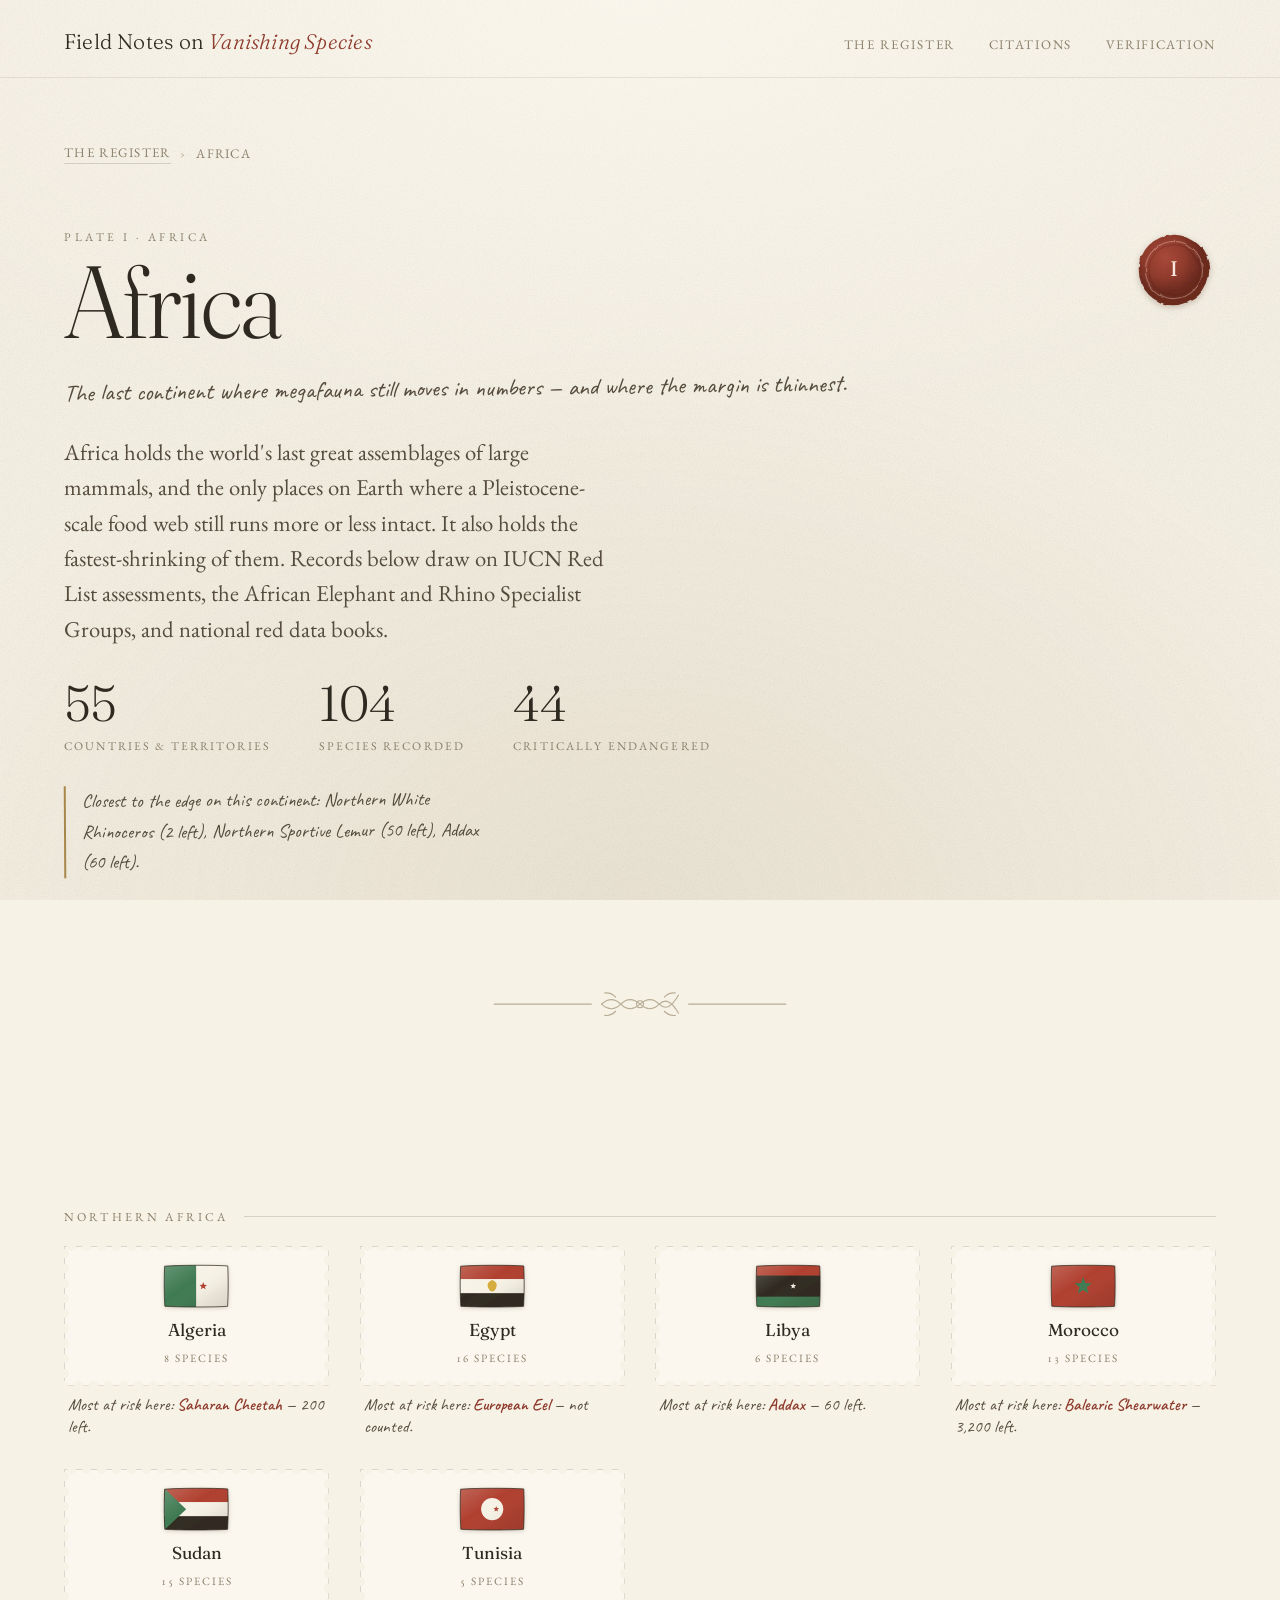
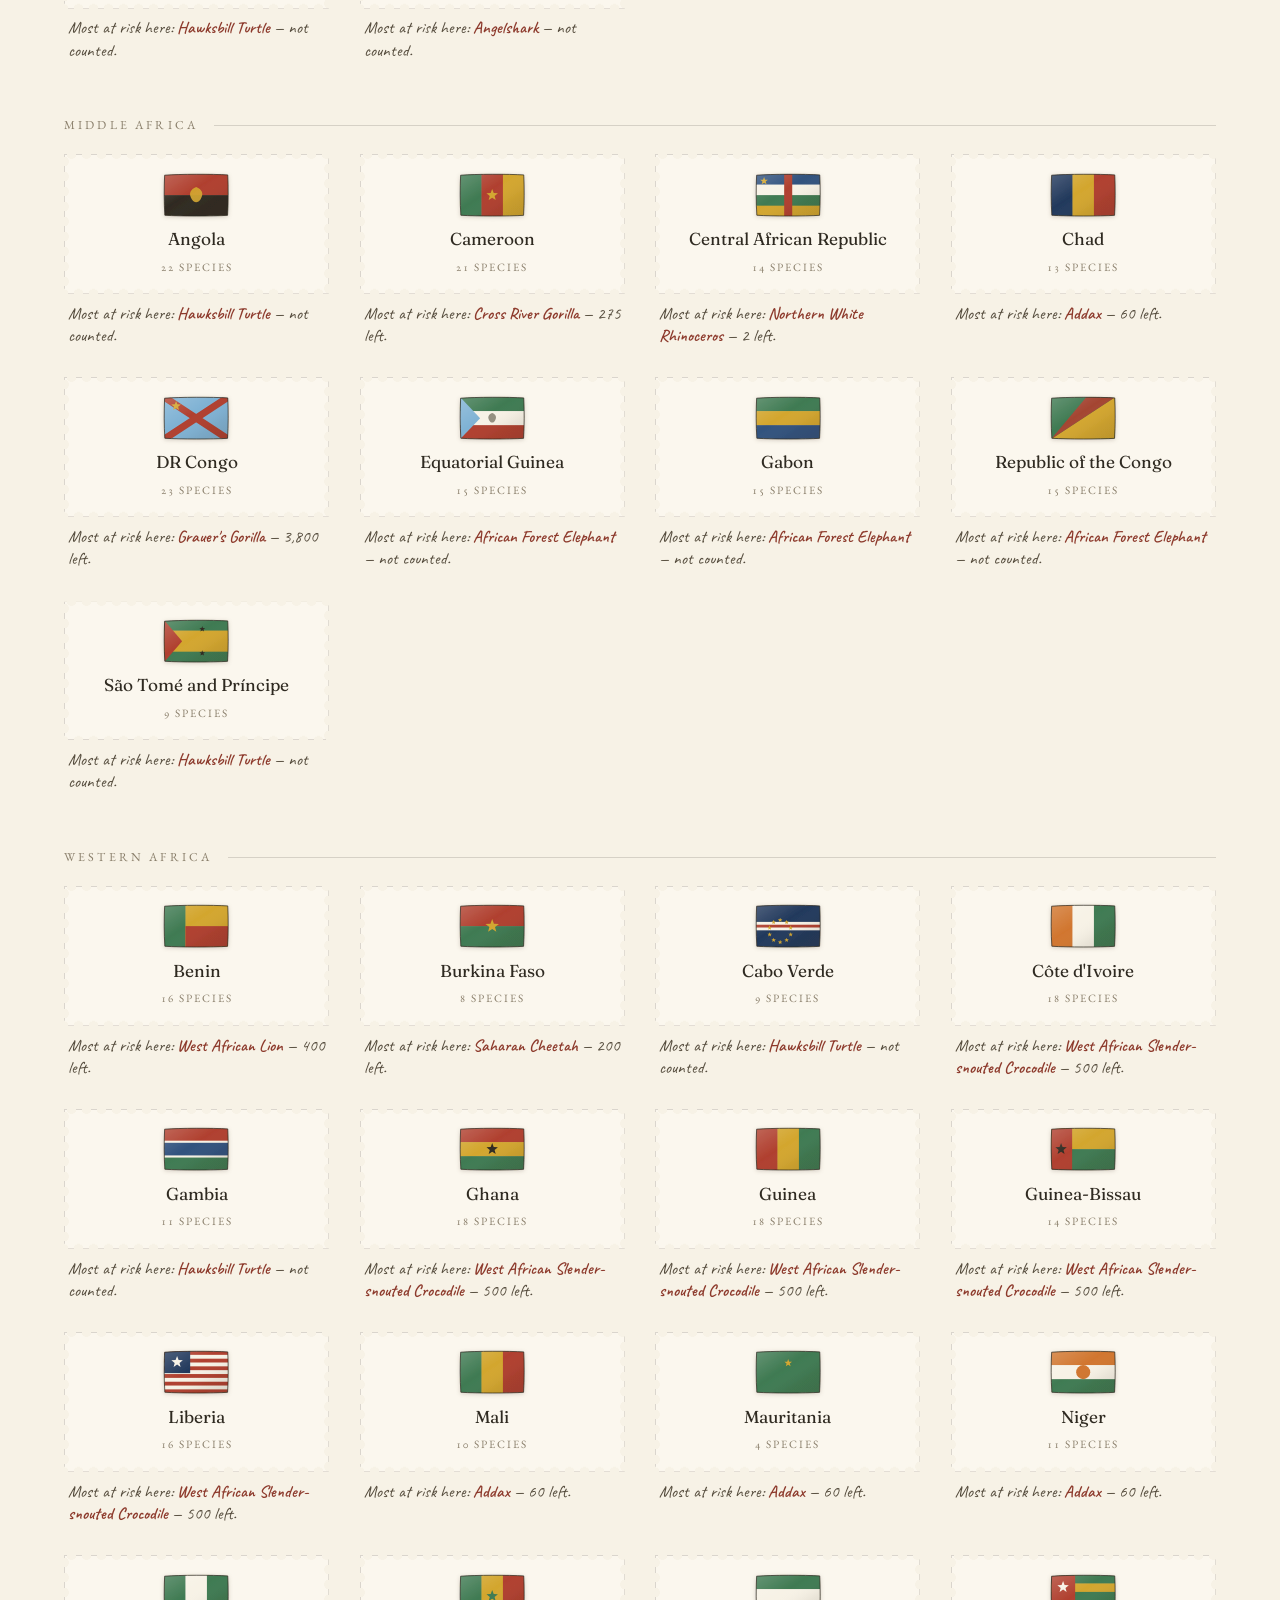
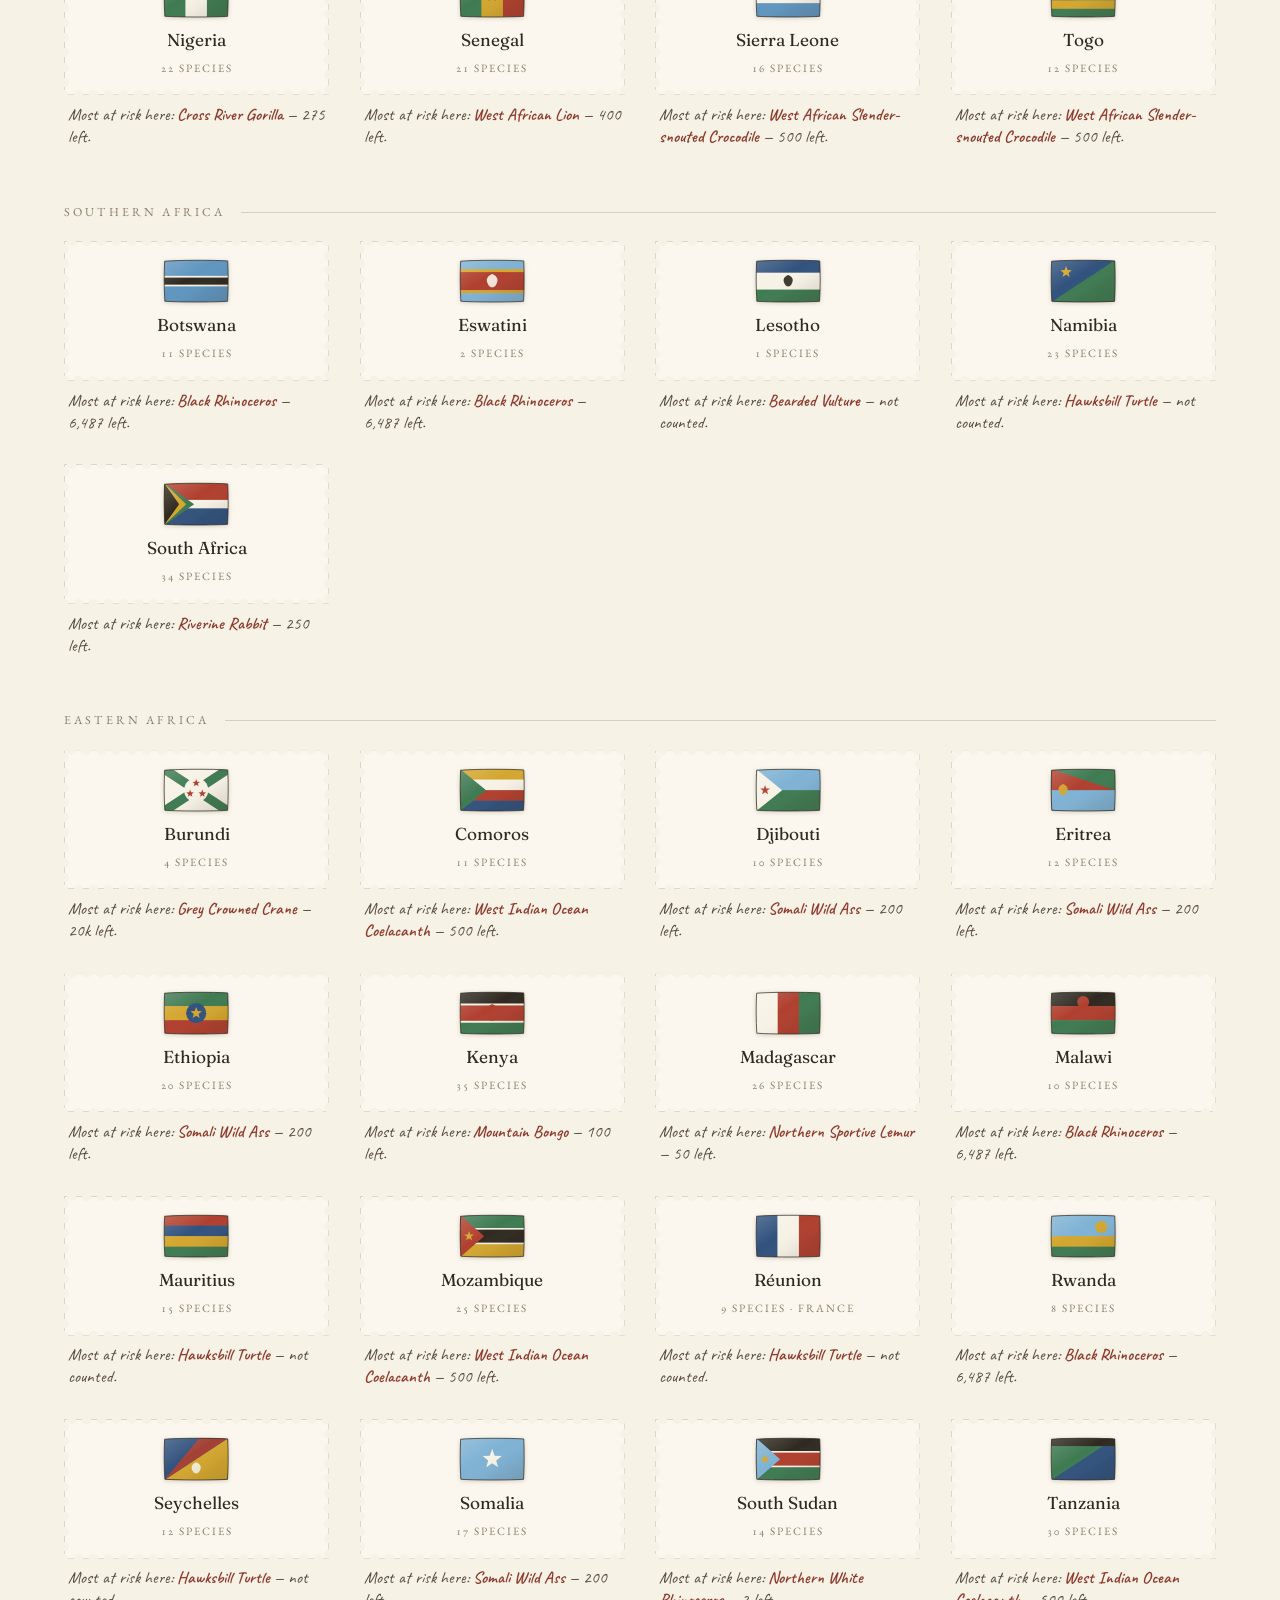
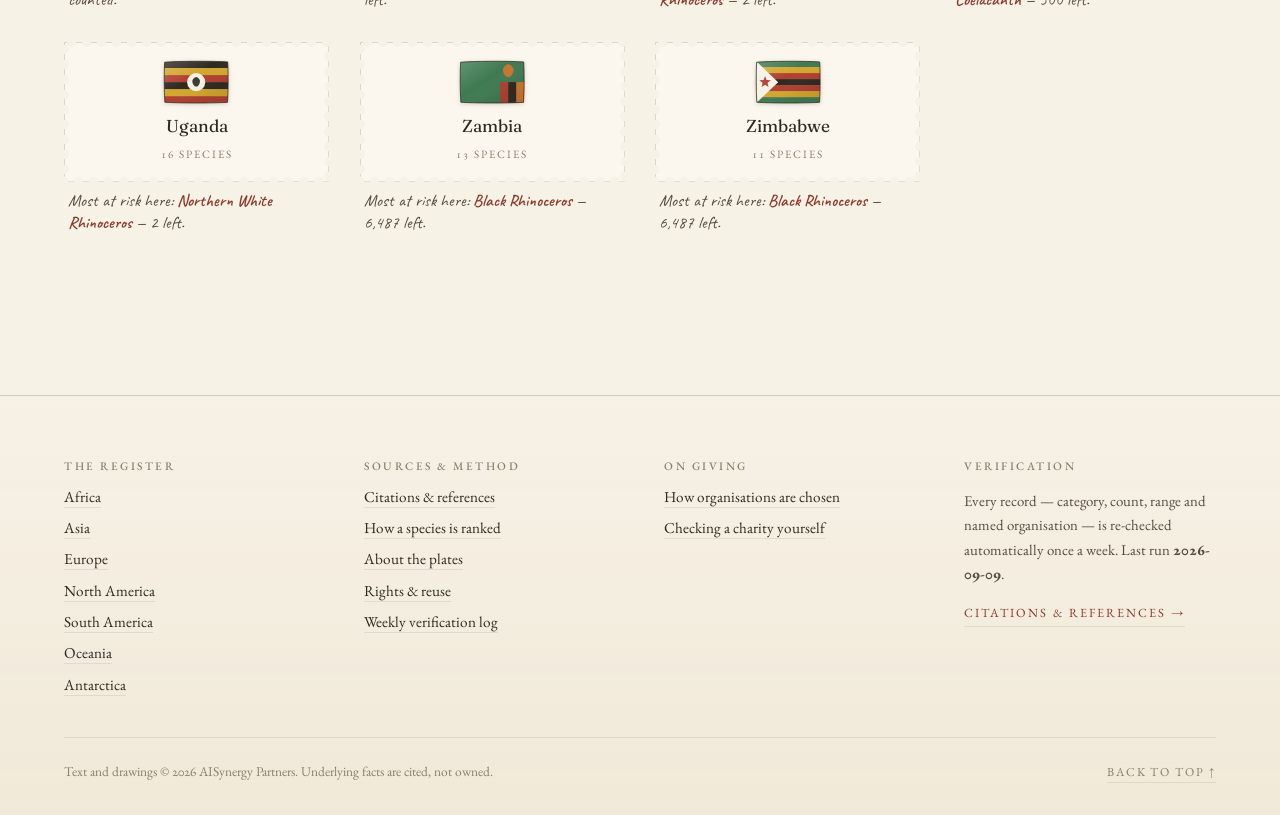
==== continent.html @ 36cc565a "Add Field Notes on Vanishing Species, an illustrated endangered species register A static register o" ====
<!DOCTYPE html>
<html lang="en">
<head>
<meta charset="UTF-8">
<meta name="viewport" content="width=device-width, initial-scale=1.0">
<title>Continent — Field Notes on Vanishing Species</title>
<meta name="description" content="Endangered species by country across the continent, each with its most at-risk species.">

<meta property="og:type" content="website">
<meta property="og:title" content="Continent — Field Notes on Vanishing Species">
<meta property="og:description" content="Endangered species by country across the continent, each with its most at-risk species.">
<meta name="twitter:card" content="summary_large_image">

<link rel="icon" type="image/svg+xml" href="favicon.svg">
<link rel="preconnect" href="https://fonts.googleapis.com">
<link rel="preconnect" href="https://fonts.gstatic.com" crossorigin>
<link rel="stylesheet" href="assets/field.css">
</head>
<body data-page="continent">
<main id="main"></main>

<script src="assets/data.js"></script>
<script src="assets/sketches.js"></script>
<script src="assets/flags.js"></script>
<script src="assets/app.js"></script>
</body>
</html>
---- assets/field.css ----
@import url('https://fonts.googleapis.com/css2?family=Caveat:wght@400;500;600;700&family=EB+Garamond:ital,wght@0,400;0,500;0,600;1,400;1,500&family=Fraunces:ital,opsz,wght@0,9..144,200;0,9..144,300;0,9..144,400;0,9..144,600;1,9..144,300;1,9..144,400&display=swap');

/* ===========================================================================
   Field Notes on Vanishing Things
   A naturalist's journal: warm rag paper, iron-gall ink, one wax seal.
   Committed to a single light palette — colour-scheme is declared so that no
   browser inverts the paper out from under the drawings.
   =========================================================================== */

:root {
  color-scheme: light;

  --paper:        #f7f2e6;
  --paper-deep:   #f0e9d9;
  --paper-edge:   #e7dfcb;
  --paper-card:   #fbf7ee;

  --ink:          #2f2a21;
  --ink-soft:     #554c3d;
  --ink-faint:    #8a7f6b;
  --ink-ghost:    #b8ac95;

  --seal:         #8d3a2c;
  --seal-deep:    #6f2c21;
  --moss:         #55684c;
  --moss-soft:    #7d8d72;
  --gold:         #a8874a;
  --sky:          #6d8494;

  --rule:         rgba(47, 42, 33, 0.16);
  --rule-soft:    rgba(47, 42, 33, 0.09);

  --display: 'Fraunces', 'Iowan Old Style', Georgia, serif;
  --body:    'EB Garamond', Georgia, 'Times New Roman', serif;
  --hand:    'Caveat', 'Segoe Script', cursive;

  --measure: 34rem;
  --gutter:  clamp(1.25rem, 5vw, 4.5rem);
}

/* status colours, used sparingly and always alongside a word */
.cat-EW { --cat: #4a3f57; }
.cat-CR { --cat: #8d3a2c; }
.cat-EN { --cat: #a8703a; }
.cat-VU { --cat: #8a7a3a; }
.cat-NT { --cat: #5f7350; }
.cat-LC { --cat: #4f6b58; }
.cat-DD { --cat: #6f6a60; }

*, *::before, *::after { box-sizing: border-box; }
* { margin: 0; padding: 0; }

html { -webkit-text-size-adjust: 100%; scroll-behavior: smooth; }
@media (prefers-reduced-motion: reduce) {
  html { scroll-behavior: auto; }
  *, *::before, *::after { animation-duration: .01ms !important; transition-duration: .01ms !important; }
}

body {
  background-color: var(--paper);
  color: var(--ink);
  font-family: var(--body);
  font-size: clamp(1.03rem, 0.55vw + 0.92rem, 1.19rem);
  line-height: 1.62;
  font-feature-settings: "onum" 1, "kern" 1, "liga" 1;
  position: relative;
  min-height: 100%;
  overflow-x: hidden;
}

/* rag-paper grain: one inline turbulence, no image requests */
body::before {
  content: "";
  position: fixed;
  inset: 0;
  pointer-events: none;
  z-index: 0;
  opacity: .5;
  mix-blend-mode: multiply;
  background-image: url("data:image/svg+xml,%3Csvg xmlns='http://www.w3.org/2000/svg' width='300' height='300'%3E%3Cfilter id='g'%3E%3CfeTurbulence type='fractalNoise' baseFrequency='.82' numOctaves='4' stitchTiles='stitch'/%3E%3CfeColorMatrix type='saturate' values='0'/%3E%3C/filter%3E%3Crect width='300' height='300' filter='url(%23g)' opacity='.34'/%3E%3C/svg%3E");
}
/* the faint warmth of an old page, darker at the edges */
body::after {
  content: "";
  position: fixed;
  inset: 0;
  pointer-events: none;
  z-index: 0;
  background:
    radial-gradient(120% 80% at 50% 0%, rgba(255,252,244,.55), transparent 60%),
    radial-gradient(100% 100% at 50% 100%, rgba(160,138,96,.13), transparent 62%);
}
body > * { position: relative; z-index: 1; }

img, svg { max-width: 100%; }
[hidden] { display: none !important; }

/* ------------------------------------------------------------- typography */
h1, h2, h3, h4 {
  font-family: var(--display);
  font-weight: 300;
  line-height: 1.06;
  letter-spacing: -0.012em;
  font-variation-settings: "SOFT" 22, "WONK" 1;
}
h1 { font-size: clamp(2.9rem, 8.2vw, 6.4rem); }
h2 { font-size: clamp(1.9rem, 4.2vw, 3.1rem); }
h3 { font-size: clamp(1.3rem, 2.4vw, 1.85rem); }

a { color: inherit; text-decoration-color: var(--ink-ghost); text-underline-offset: .22em; text-decoration-thickness: .5px; }
a:hover { text-decoration-color: var(--seal); }
a:focus-visible, button:focus-visible, [tabindex]:focus-visible {
  outline: 2px solid var(--seal);
  outline-offset: 4px;
  border-radius: 2px;
}

.hand {
  font-family: var(--hand);
  font-size: 1.34em;
  line-height: 1.35;
  color: var(--ink-soft);
  transform: rotate(-.7deg);
  display: inline-block;
}
.hand--tilt { transform: rotate(1.1deg); }

.eyebrow {
  font-family: var(--body);
  font-size: .74rem;
  letter-spacing: .3em;
  text-transform: uppercase;
  color: var(--ink-faint);
  font-variant-numeric: lining-nums;
}

.lede {
  font-size: clamp(1.15rem, 1.1vw + 1rem, 1.42rem);
  line-height: 1.56;
  color: var(--ink-soft);
  max-width: var(--measure);
}

/* drop cap — first letter of a marked paragraph */
.dropcap::first-letter {
  font-family: var(--display);
  font-weight: 300;
  font-variation-settings: "SOFT" 40, "WONK" 1;
  float: left;
  font-size: 4.15em;
  line-height: .74;
  padding: .06em .1em 0 0;
  margin-right: .04em;
  color: var(--seal);
}

/* ----------------------------------------------------------------- layout */
.wrap { width: min(74rem, 100% - var(--gutter) * 2); margin-inline: auto; }
.wrap--narrow { width: min(46rem, 100% - var(--gutter) * 2); }
.stack > * + * { margin-top: 1.1rem; }
.section { padding-block: clamp(3.5rem, 9vw, 7.5rem); }
.section--tight { padding-block: clamp(2.25rem, 5vw, 4rem); }

/* ------------------------------------------------------- rules & ornament */
.rule {
  border: 0;
  height: 1px;
  background: linear-gradient(90deg, transparent, var(--rule) 12%, var(--rule) 88%, transparent);
  margin-block: 2rem;
}
.ornament {
  display: block;
  margin: clamp(2.5rem, 6vw, 4.5rem) auto;
  width: min(19rem, 62%);
  color: var(--ink-ghost);
}
.ornament svg { display: block; width: 100%; height: auto; }

/* ----------------------------------------------------------- the wax seal */
.seal {
  width: 84px; height: 84px;
  flex: 0 0 auto;
  filter: drop-shadow(0 2px 3px rgba(90, 50, 30, .28));
}
.seal--sm { width: 56px; height: 56px; }
.seal--lg { width: 116px; height: 116px; }

/* ------------------------------------------------------------ site header */
.masthead {
  padding-block: 1.5rem 1.1rem;
  border-bottom: 1px solid var(--rule-soft);
}
.masthead__inner {
  display: flex; align-items: baseline; gap: 1.5rem;
  flex-wrap: wrap; justify-content: space-between;
}
.wordmark {
  font-family: var(--display);
  font-weight: 300;
  font-size: 1.32rem;
  letter-spacing: .01em;
  text-decoration: none;
  font-variation-settings: "SOFT" 30, "WONK" 1;
  white-space: nowrap;
}
.wordmark em { font-style: italic; color: var(--seal); }
.nav { display: flex; gap: clamp(1rem, 3vw, 2.1rem); align-items: baseline; flex-wrap: wrap; }
.nav a {
  font-size: .82rem;
  letter-spacing: .13em;
  text-transform: uppercase;
  text-decoration: none;
  color: var(--ink-faint);
  padding-bottom: .2rem;
  border-bottom: 1px solid transparent;
}
.nav a:hover, .nav a[aria-current] { color: var(--ink); border-bottom-color: var(--seal); }

/* ------------------------------------------------------------- breadcrumb */
.crumbs {
  font-size: .82rem;
  letter-spacing: .1em;
  text-transform: uppercase;
  color: var(--ink-faint);
  display: flex; gap: .6rem; flex-wrap: wrap; align-items: center;
}
.crumbs a { text-decoration: none; border-bottom: 1px solid var(--rule); }
.crumbs a:hover { border-bottom-color: var(--seal); color: var(--ink); }
.crumbs span[aria-hidden] { color: var(--ink-ghost); }

/* ------------------------------------------------------------------ cards */
.card {
  background: var(--paper-card);
  border: 1px solid var(--rule);
  padding: clamp(1.2rem, 2.4vw, 2rem);
  position: relative;
}
/* deckled edge: torn-paper feel without an image */
.deckle {
  --deckle: 7px;
  -webkit-mask-image:
    radial-gradient(var(--deckle) at 50% 0, transparent 98%, #000),
    radial-gradient(var(--deckle) at 50% 100%, transparent 98%, #000);
  -webkit-mask-size: 22px 100%, 22px 100%;
  -webkit-mask-position: 0 0, 11px 100%;
  -webkit-mask-repeat: repeat-x;
  -webkit-mask-composite: source-in;
          mask-composite: intersect;
}

/* --------------------------------------------------- the world map, plate */
.atlas { position: relative; }
.atlas svg { display: block; width: 100%; height: auto; overflow: visible; }
.atlas__land {
  fill: var(--paper-deep);
  stroke: var(--ink-soft);
  stroke-width: 1.1;
  stroke-linejoin: round;
  transition: fill .28s ease, stroke-width .28s ease;
}
.atlas__hit { fill: transparent; stroke: none; cursor: pointer; }
.atlas__group { cursor: pointer; }
.atlas__group:hover .atlas__land,
.atlas__group:focus-visible .atlas__land { fill: #ecd9bd; stroke-width: 2.3; }
.atlas__group:focus-visible { outline: none; }
.atlas__group:focus-visible .atlas__label { text-decoration: underline; }
.atlas__label {
  font-family: var(--display);
  font-size: 15px;
  font-weight: 400;
  fill: var(--ink);
  letter-spacing: .1em;
  text-transform: uppercase;
  text-anchor: middle;
  pointer-events: none;
  font-variation-settings: "SOFT" 20;
}
.atlas__count {
  font-family: var(--hand);
  font-size: 17px;
  fill: var(--seal);
  text-anchor: middle;
  pointer-events: none;
}
.atlas__sea { fill: none; }
.atlas__par { stroke: var(--ink-ghost); stroke-width: .7; opacity: .45; }
.atlas__par.is-equator { stroke-width: 1.1; opacity: .6; stroke-dasharray: 7 5; }
.atlas__mer { stroke: var(--ink-ghost); stroke-width: .55; opacity: .3; }
.atlas__compass { fill: none; stroke: var(--ink-faint); stroke-width: 1.1; }

/* ---------------------------------------------------- vintage flag stamps */
.stamp-grid {
  display: grid;
  grid-template-columns: repeat(auto-fill, minmax(15.5rem, 1fr));
  gap: clamp(1.1rem, 2.4vw, 1.9rem);
  list-style: none;
}
.stamp {
  display: flex;
  flex-direction: column;
  gap: .55rem;
  text-decoration: none;
  color: inherit;
  height: 100%;
}
.stamp__frame {
  --perf: 5px;
  background: var(--paper-card);
  border: 1px solid var(--rule);
  padding: .95rem .8rem .8rem;
  text-align: center;
  position: relative;
  transition: transform .22s ease, box-shadow .22s ease, background .22s ease;
  /* perforated stamp edge */
  -webkit-mask-image:
    radial-gradient(var(--perf) at 50% 0, transparent 96%, #000),
    radial-gradient(var(--perf) at 50% 100%, transparent 96%, #000),
    radial-gradient(var(--perf) at 0 50%, transparent 96%, #000),
    radial-gradient(var(--perf) at 100% 50%, transparent 96%, #000);
  -webkit-mask-size: 15px 100%, 15px 100%, 100% 15px, 100% 15px;
  -webkit-mask-position: 0 0, 7px 100%, 0 0, 100% 7px;
  -webkit-mask-repeat: repeat-x, repeat-x, repeat-y, repeat-y;
  -webkit-mask-composite: source-in;
          mask-composite: intersect;
}
.stamp:hover .stamp__frame {
  transform: translateY(-3px) rotate(-.5deg);
  background: #fdfaf3;
  box-shadow: 0 10px 22px -14px rgba(60, 45, 25, .55);
}
/* drawn flags, from assets/flags.js */
.flag { display: block; width: 4.4rem; margin: 0 auto; }
.flag .flag-svg { width: 100%; height: auto; display: block;
                  filter: drop-shadow(0 1.5px 2px rgba(70, 52, 30, .22)); }
.flag-edge { fill: none; stroke: var(--ink); stroke-width: .9;
             stroke-linejoin: round; opacity: .8; }
.flag--hero { width: clamp(5.5rem, 11vw, 8rem); margin: 0; }
.stamp__name {
  font-family: var(--display);
  font-size: 1.08rem;
  font-weight: 400;
  line-height: 1.2;
  margin-top: .5rem;
  display: block;
}
.stamp__value {
  font-family: var(--body);
  font-size: .7rem;
  letter-spacing: .18em;
  text-transform: uppercase;
  color: var(--ink-faint);
  margin-top: .3rem;
  font-variant-numeric: lining-nums;
}
.stamp__note {
  font-family: var(--hand);
  font-size: 1.06rem;
  color: var(--ink-soft);
  line-height: 1.3;
  padding-inline: .25rem;
}
.stamp__note b { font-weight: 600; color: var(--seal); font-style: normal; }
.stamp--bare .stamp__frame { opacity: .62; }

.subregion {
  font-family: var(--body);
  font-size: .76rem;
  letter-spacing: .26em;
  text-transform: uppercase;
  color: var(--ink-faint);
  display: flex; align-items: center; gap: 1rem;
  margin: clamp(2.4rem, 5vw, 3.6rem) 0 1.4rem;
}
.subregion::after { content: ""; flex: 1; height: 1px; background: var(--rule); }

/* ------------------------------------------------------------ species plate */
/* Laid out as a field-guide entry. The discipline here is restraint: one
   display face for the name, one body face for everything else, labels in
   small caps, and hairline rules instead of boxes. The handwriting appears
   once, under the figure. */
.plates { display: grid; gap: clamp(2rem, 4.5vw, 3.5rem); list-style: none; }

.plate {
  background: var(--paper-card);
  border: 1px solid var(--rule);
  border-top: 2px solid var(--cat, var(--ink-soft));
  padding: clamp(1.4rem, 3vw, 2.6rem) clamp(1.3rem, 3vw, 2.8rem) clamp(1.6rem, 3vw, 2.6rem);
}

/* --- masthead: plate number left, category right */
.plate__masthead {
  display: flex; align-items: baseline; justify-content: space-between;
  gap: 1rem; padding-bottom: .9rem; margin-bottom: clamp(1.2rem, 2.5vw, 1.9rem);
  border-bottom: 1px solid var(--rule-soft);
}
.plate__no {
  font-family: var(--body); font-size: .7rem; letter-spacing: .28em;
  text-transform: uppercase; color: var(--ink-faint); font-variant-numeric: lining-nums;
}
.plate__cat {
  font-family: var(--body); font-size: .7rem; letter-spacing: .2em;
  text-transform: uppercase; font-weight: 600; color: var(--cat, var(--ink-soft));
  border: 1px solid var(--cat, var(--rule)); padding: .2rem .5rem;
}

/* --- figure beside the record table */
.plate__body {
  display: grid;
  grid-template-columns: minmax(0, 17rem) minmax(0, 1fr);
  gap: clamp(1.4rem, 3.5vw, 3rem);
  align-items: start;
}
@media (max-width: 48rem) { .plate__body { grid-template-columns: 1fr; } }

.plate__frame {
  border: 1px solid var(--rule-soft);
  background: linear-gradient(174deg, #fdfaf3, var(--paper-deep));
  padding: .9rem;
}
/* Line weight is what separates a plate from a doodle: a heavy contour, a
   lighter interior line for structure, a fine line for detail, shading finer
   still. Every one of these must set fill explicitly -- an SVG path with no
   fill declared is filled solid black. */
.plate-svg { width: 100%; height: auto; display: block; }
.pl-wash    { fill: rgba(172, 150, 108, .13); stroke: none; }
.pl-contour { fill: none; stroke: var(--ink); stroke-width: 1.75;
              stroke-linecap: round; stroke-linejoin: round; }
.pl-form    { fill: none; stroke: var(--ink-soft); stroke-width: 1;
              stroke-linecap: round; stroke-linejoin: round; opacity: .8; }
.pl-detail  { fill: none; stroke: var(--ink); stroke-width: .85;
              stroke-linecap: round; stroke-linejoin: round; }
.pl-hatch   { fill: none; stroke: var(--ink-soft); stroke-width: .5;
              stroke-linecap: round; opacity: .42; }
.pl-stipple { fill: var(--ink-soft); stroke: none; opacity: .4; }
.pl-pupil   { fill: var(--ink); stroke: none; }
.pl-ground  { fill: none; stroke: var(--ink-ghost); stroke-width: .9;
              stroke-linecap: round; opacity: .6; }

/* a historical plate sits in the same frame as a drawn one, toned slightly
   towards the paper so a photographic scan does not shout against the ink */
.plate__frame--photo { padding: .55rem; background: #fbf7ee; }
.plate__img {
  display: block; width: 100%; height: auto;
  filter: sepia(.18) saturate(.9) contrast(1.02);
  mix-blend-mode: multiply;
}
.plate__caption {
  font-family: var(--hand);
  font-size: 1.14rem;
  color: var(--ink-faint);
  text-align: center;
  margin-top: .6rem;
  line-height: 1.3;
}
/* attribution: small, factual, and in the body face rather than the hand */
.plate__prov {
  display: block;
  font-family: var(--body);
  font-size: .72rem;
  line-height: 1.45;
  letter-spacing: .01em;
  color: var(--ink-ghost);
  margin-top: .45rem;
}
.plate__work { display: block; font-style: italic; }
/* said plainly when the only available plate is of a close relative */
.plate__depicts { display: block; margin-top: .3rem; color: var(--ink-faint); }
.plate__prov a { color: inherit; text-decoration: none; border-bottom: 1px solid var(--rule-soft); }
.plate__prov a:hover { color: var(--ink-soft); border-bottom-color: var(--seal); }

.plate__name {
  font-family: var(--display); font-weight: 300;
  font-size: clamp(1.7rem, 3.2vw, 2.5rem); line-height: 1.02;
  font-variation-settings: "SOFT" 24, "WONK" 1;
}
.plate__sci {
  font-style: italic; color: var(--ink-faint);
  font-size: 1.02rem; margin-top: .25rem;
}

/* --- the ruled record table */
.fieldtable { margin-top: clamp(1.1rem, 2vw, 1.5rem); }
.frow {
  display: grid;
  grid-template-columns: 7.5rem minmax(0, 1fr);
  gap: .3rem 1.2rem;
  padding: .7rem 0;
  border-top: 1px solid var(--rule-soft);
  align-items: baseline;
}
.frow:last-child { border-bottom: 1px solid var(--rule-soft); }
.frow dt {
  font-family: var(--body); font-size: .68rem; letter-spacing: .2em;
  text-transform: uppercase; color: var(--ink-faint); padding-top: .22em;
}
.frow dd { font-size: 1.02rem; color: var(--ink); }
.frow__sub {
  display: block; font-size: .87rem; color: var(--ink-faint);
  line-height: 1.5; margin-top: .28rem;
}
.frow__sub-inline { color: var(--ink-faint); }
.frow__none { font-style: italic; color: var(--ink-soft); }
@media (max-width: 30rem) { .frow { grid-template-columns: 1fr; } }

.statusword { font-weight: 600; color: var(--cat, var(--ink)); }
.statuscode {
  font-size: .68rem; letter-spacing: .14em; color: var(--ink-faint);
  margin-left: .5rem; vertical-align: .1em;
}

/* the population figure: the one number that should stop the eye */
.popnum {
  font-family: var(--display); font-weight: 300;
  font-size: clamp(1.9rem, 4vw, 2.9rem); line-height: 1;
  font-variant-numeric: lining-nums tabular-nums;
  letter-spacing: -.02em; display: inline-block; vertical-align: -.06em;
}
.popnum.is-zero { color: var(--seal); }
.popunit { font-style: italic; color: var(--ink-soft); font-size: .95rem; margin-left: .5rem; }

/* --- prose blocks, each under its own label */
.plate__prose { margin-top: clamp(1.6rem, 3vw, 2.4rem); }
.pblock { margin-top: clamp(1.4rem, 2.6vw, 2rem); }
.pblock:first-child { margin-top: 0; }
.pblock__h {
  font-family: var(--body); font-size: .68rem; font-weight: 500;
  letter-spacing: .24em; text-transform: uppercase; color: var(--ink-faint);
  padding-bottom: .5rem; margin-bottom: .8rem;
  border-bottom: 1px solid var(--rule-soft);
}
.pblock p { max-width: 42rem; }

.threatlist {
  list-style: none; counter-reset: threat;
  display: grid; gap: .5rem; max-width: 44rem;
}
.threatlist li {
  counter-increment: threat;
  display: grid; grid-template-columns: 1.6rem 1fr; gap: .5rem;
  font-size: .99rem; color: var(--ink-soft);
}
.threatlist li::before {
  content: counter(threat, decimal-leading-zero);
  font-size: .72rem; color: var(--ink-ghost); padding-top: .32em;
  font-variant-numeric: lining-nums;
}

/* --- giving */
.give__list { list-style: none; display: grid; gap: .5rem; max-width: 46rem; }
.give__item {
  display: grid; grid-template-columns: 1.6rem 1fr auto; gap: .5rem 1rem;
  align-items: baseline;
  padding: .7rem .9rem .75rem;
  border: 1px solid var(--rule-soft);
  background: rgba(247, 242, 230, .5);
  text-decoration: none;
  transition: background .18s ease, border-color .18s ease;
}
.give__item:hover { background: #fdfaf3; border-color: var(--rule); }
.give__num {
  font-size: .72rem; color: var(--ink-ghost); font-variant-numeric: lining-nums;
  padding-top: .2em;
}
.give__name { font-weight: 600; display: block; }
.give__role {
  display: block; font-size: .89rem; color: var(--ink-soft);
  font-weight: 400; line-height: 1.5; margin-top: .18rem;
}
.give__go {
  font-size: .68rem; letter-spacing: .18em; text-transform: uppercase;
  color: var(--seal); white-space: nowrap; border-bottom: 1px solid var(--seal);
  padding-bottom: .1rem;
}

.cites {
  margin-top: clamp(1.4rem, 2.6vw, 2rem); padding-top: 1rem;
  border-top: 1px solid var(--rule-soft);
  font-size: .84rem; color: var(--ink-faint); line-height: 1.6; max-width: 48rem;
}
.cites__label {
  font-size: .66rem; letter-spacing: .22em; text-transform: uppercase;
  color: var(--ink-ghost); margin-right: .5rem;
}
.cites a { text-decoration: none; border-bottom: 1px solid var(--rule); }
.cites a:hover { border-bottom-color: var(--seal); color: var(--ink-soft); }

/* ------------------------------------------------------------------ misc */
.figures { display: flex; flex-wrap: wrap; gap: clamp(1.4rem, 4vw, 3rem); }
.figure__n {
  font-family: var(--display); font-weight: 300;
  font-size: clamp(2rem, 4.5vw, 3.1rem); line-height: 1;
  font-variant-numeric: lining-nums tabular-nums;
  display: block;
}
.figure__l { font-size: .74rem; letter-spacing: .18em; text-transform: uppercase; color: var(--ink-faint); margin-top: .4rem; }

.note-margin {
  font-family: var(--hand);
  font-size: 1.18rem;
  color: var(--ink-soft);
  border-left: 2px solid var(--gold);
  padding-left: 1rem;
  margin: 1.6rem 0;
  max-width: 26rem;
  transform: rotate(-.35deg);
}

.empty {
  text-align: center;
  padding: clamp(2.5rem, 7vw, 5rem) 1rem;
  border: 1px dashed var(--rule);
  background: rgba(240,233,217,.35);
}

table.ledger { width: 100%; border-collapse: collapse; font-size: .94rem; }
.ledger th, .ledger td { text-align: left; padding: .65rem .7rem; border-bottom: 1px solid var(--rule-soft); vertical-align: top; }
.ledger th {
  font-family: var(--body); font-size: .7rem; letter-spacing: .16em;
  text-transform: uppercase; color: var(--ink-faint); border-bottom-color: var(--rule);
}
.ledger td:first-child { white-space: nowrap; }
.scroll-x { overflow-x: auto; }

.pill {
  display: inline-block; font-size: .68rem; letter-spacing: .14em; text-transform: uppercase;
  padding: .2rem .5rem; border: 1px solid var(--rule); color: var(--ink-soft);
}
.pill--ok   { border-color: var(--moss); color: var(--moss); }
.pill--warn { border-color: var(--gold); color: var(--gold); }
.pill--bad  { border-color: var(--seal); color: var(--seal); }

/* ---------------------------------------------------------------- controls */
.controls {
  display: flex; flex-wrap: wrap; gap: .7rem 1.1rem; align-items: center;
  padding-block: 1rem;
  border-block: 1px solid var(--rule-soft);
}
.field { display: flex; align-items: center; gap: .5rem; }
.field label { font-size: .7rem; letter-spacing: .16em; text-transform: uppercase; color: var(--ink-faint); }
.field select, .field input {
  font-family: var(--body); font-size: .96rem; color: var(--ink);
  background: var(--paper-card); border: 1px solid var(--rule);
  padding: .38rem .55rem; border-radius: 0;
}
.field input { min-width: 13rem; }

/* ------------------------------------------------------------------ footer */
.colophon {
  margin-top: clamp(3rem, 8vw, 6rem);
  border-top: 1px solid var(--rule);
  padding-block: clamp(2.5rem, 6vw, 4rem) 2rem;
  background: linear-gradient(180deg, transparent, rgba(226,215,190,.32));
}
.colophon__grid {
  display: grid; gap: clamp(1.6rem, 4vw, 3rem);
  grid-template-columns: repeat(auto-fit, minmax(14rem, 1fr));
  align-items: start;
}
.colophon h4 {
  font-family: var(--body); font-size: .72rem; letter-spacing: .22em;
  text-transform: uppercase; color: var(--ink-faint); margin-bottom: .8rem; font-weight: 500;
}
.colophon ul { list-style: none; display: grid; gap: .42rem; font-size: .95rem; }
.colophon a { text-decoration: none; border-bottom: 1px solid var(--rule-soft); }
.colophon a:hover { border-bottom-color: var(--seal); }
.colophon__fine {
  margin-top: 2.5rem; padding-top: 1.4rem; border-top: 1px solid var(--rule-soft);
  font-size: .84rem; color: var(--ink-faint); display: flex; flex-wrap: wrap; gap: .6rem 1.6rem;
  align-items: baseline; justify-content: space-between;
}
.cite-link {
  display: inline-flex; align-items: center; gap: .5rem;
  font-size: .78rem; letter-spacing: .16em; text-transform: uppercase;
  text-decoration: none; color: var(--seal);
  border-bottom: 1px solid var(--seal); padding-bottom: .15rem;
}

.skip {
  position: absolute; left: -9999px; top: 0;
  background: var(--paper-card); padding: .7rem 1.1rem; border: 1px solid var(--ink); z-index: 50;
}
.skip:focus { left: 1rem; top: 1rem; }

.to-top {
  display: inline-flex; align-items: center; gap: .5rem;
  font-size: .76rem; letter-spacing: .16em; text-transform: uppercase;
  color: var(--ink-faint); text-decoration: none;
}
.to-top:hover { color: var(--seal); }

@media print {
  body::before, body::after { display: none; }
  .masthead, .colophon, .controls, .to-top { display: none; }
  .plate { break-inside: avoid; border-color: #999; }
}
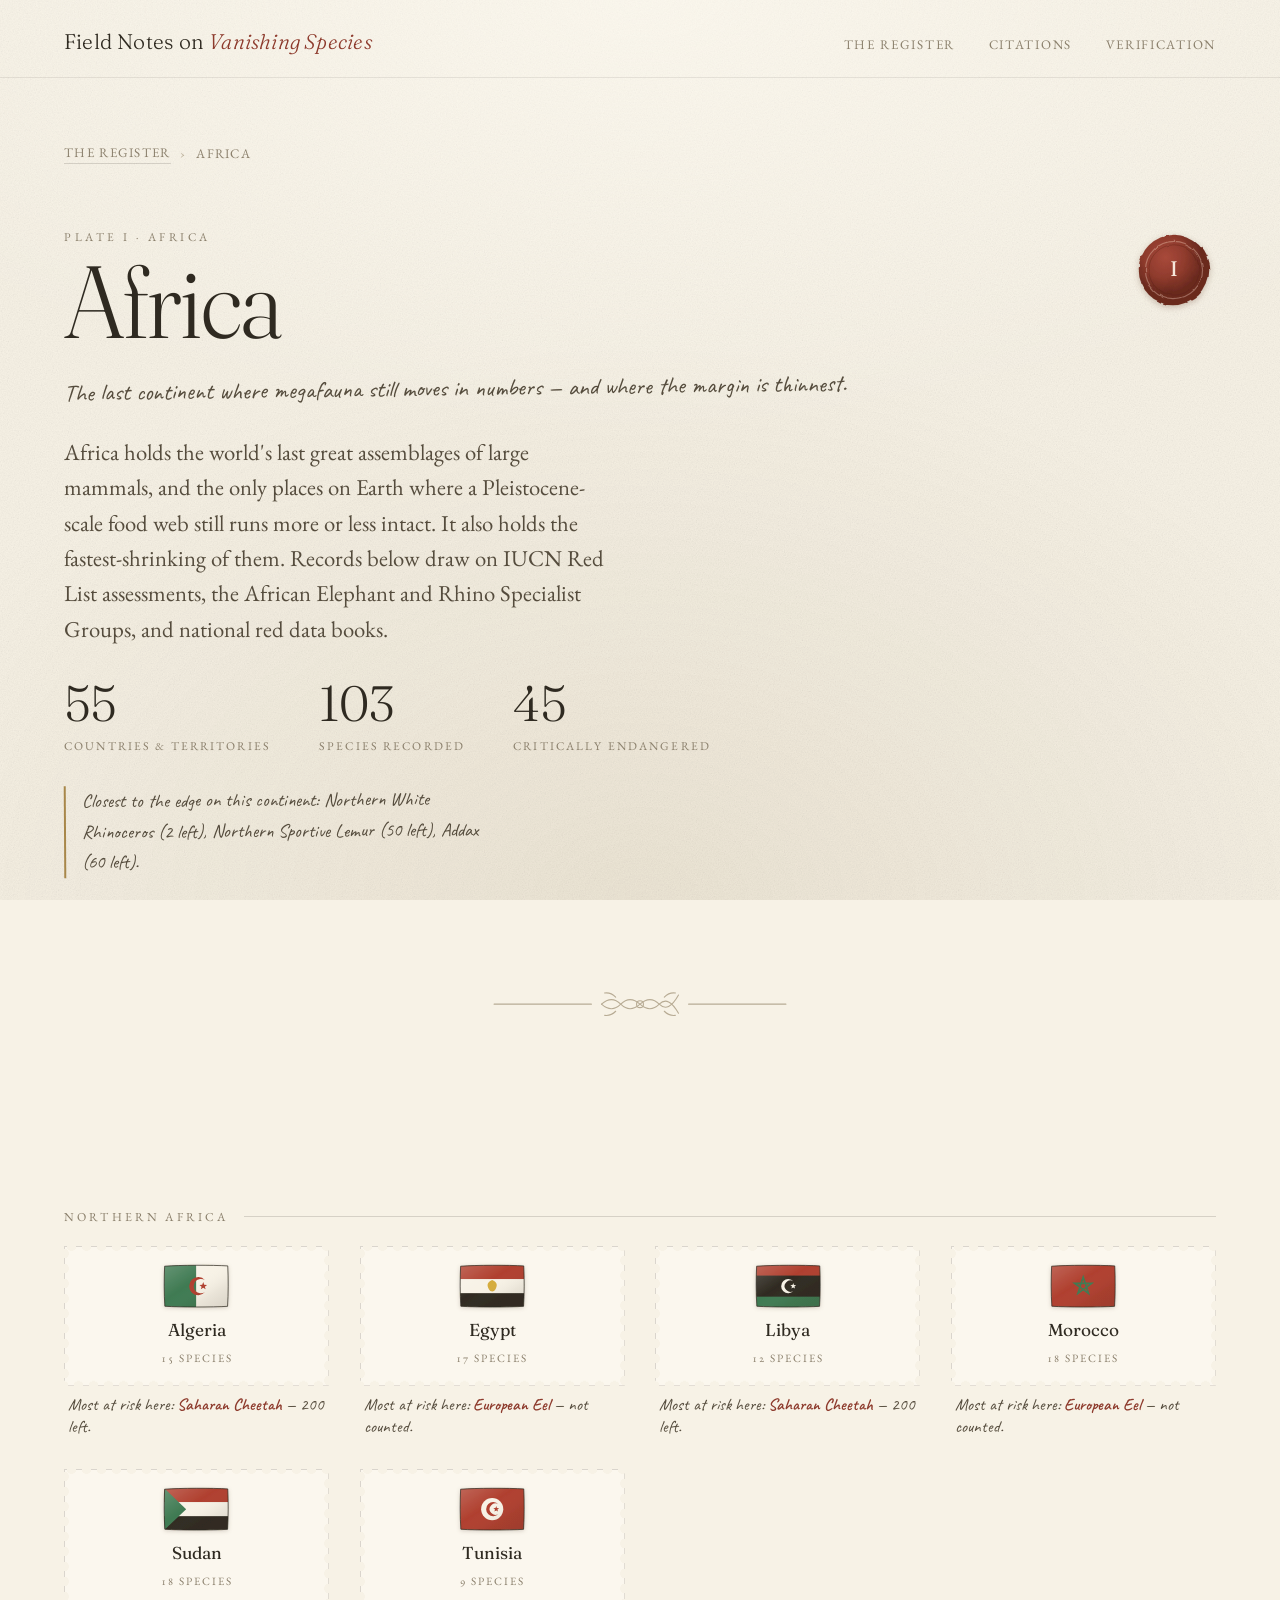
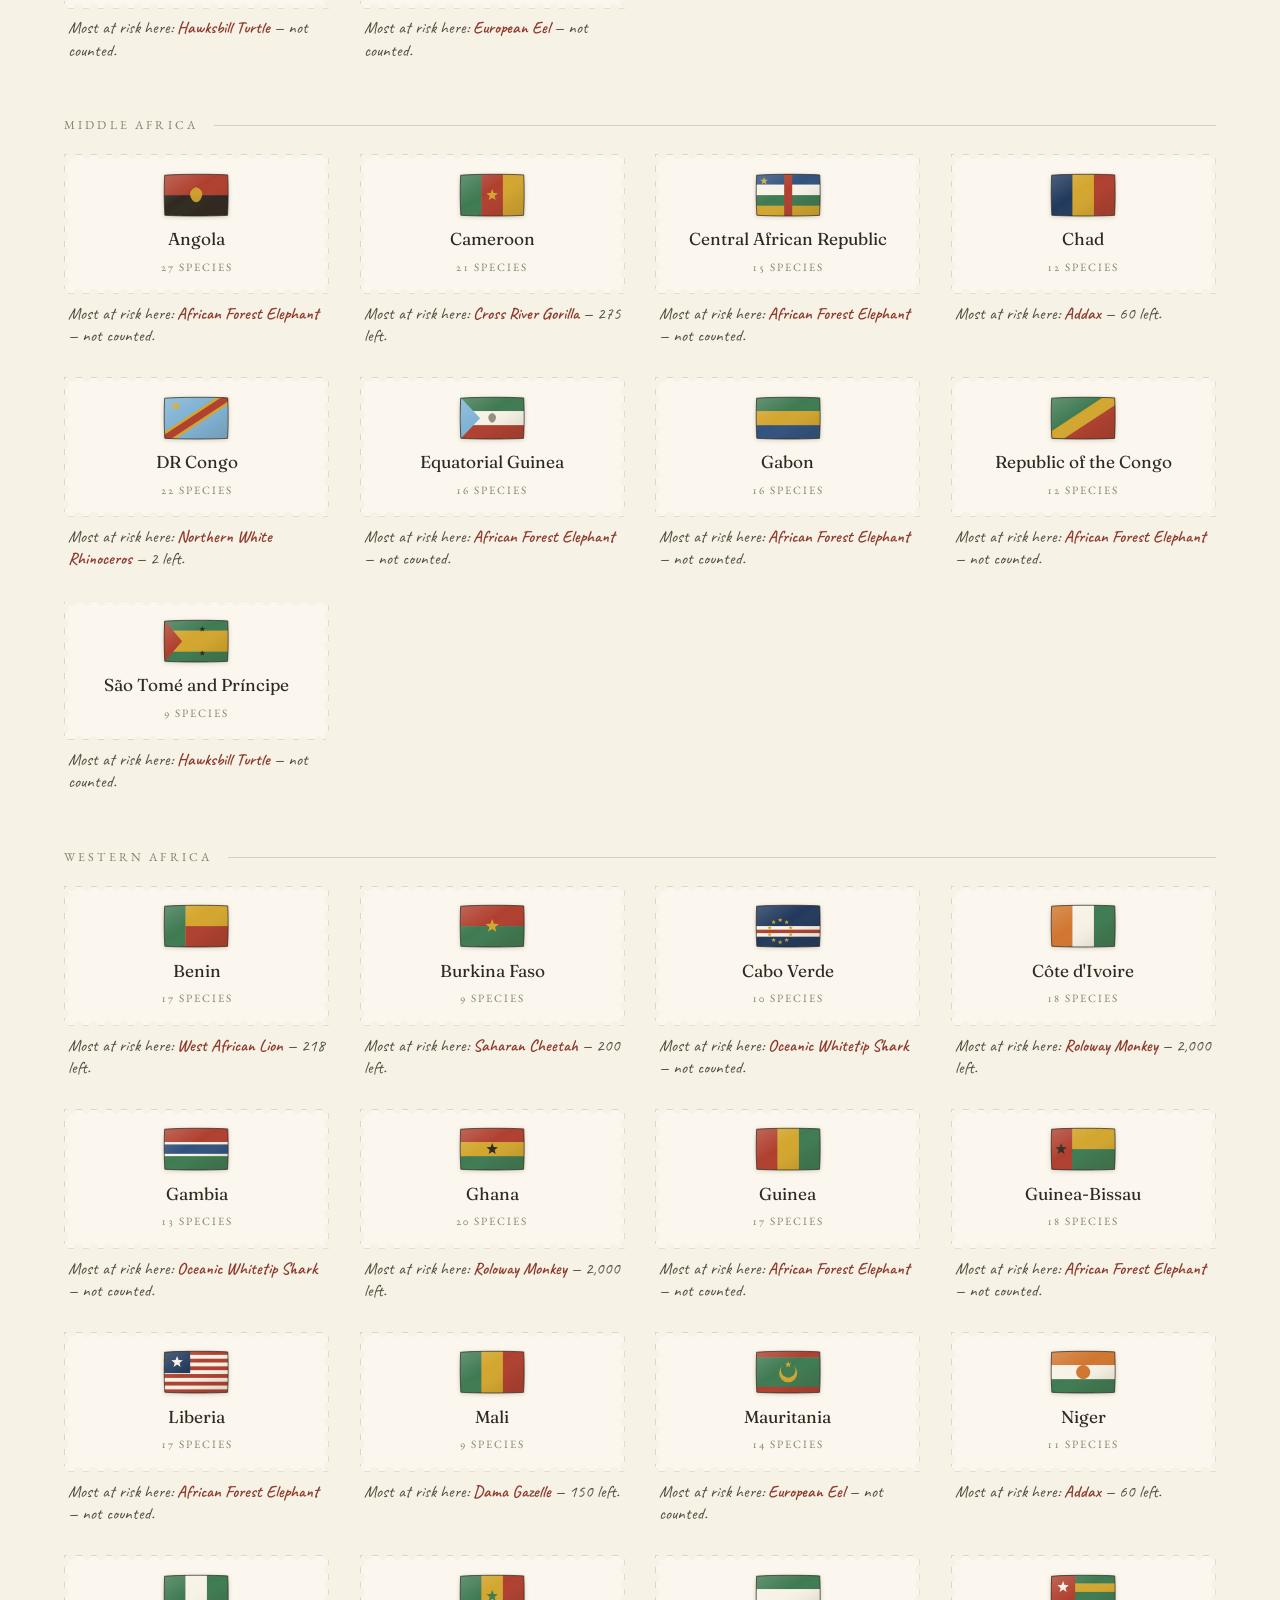
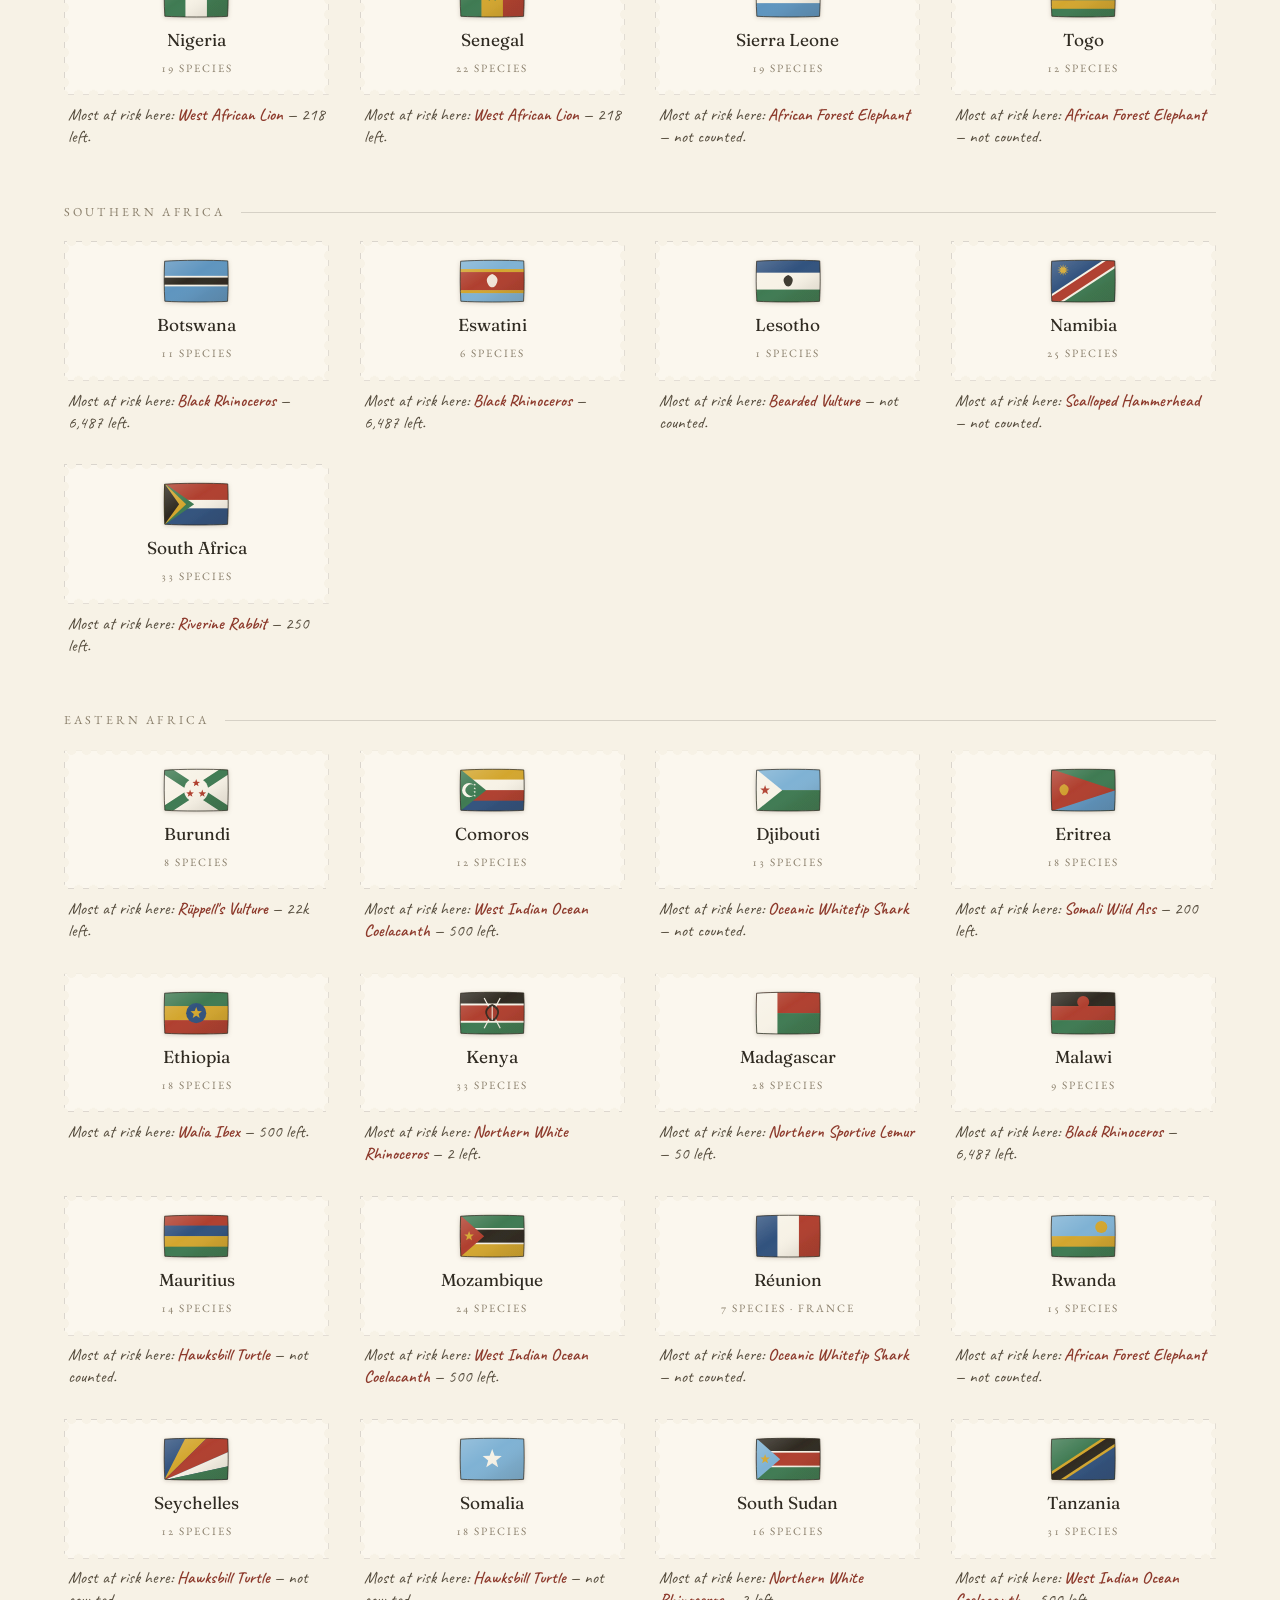
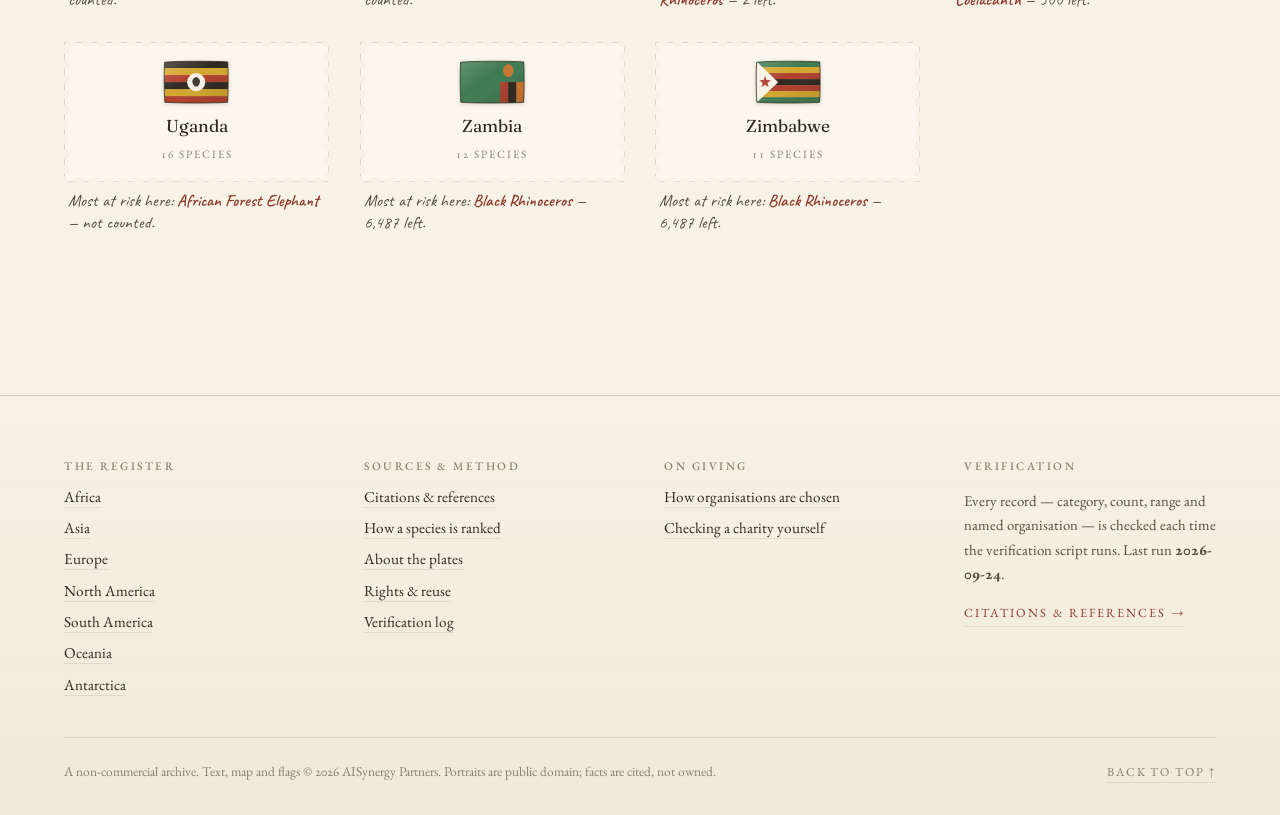
==== commit 9d0ea7a9: "Verify the register against the Red List and correct what was wrong Every one of the 278 species rec" ====
--- a/continent.html
+++ b/continent.html
@@ -20,7 +20,6 @@
 <main id="main"></main>
 
 <script src="assets/data.js"></script>
-<script src="assets/sketches.js"></script>
 <script src="assets/flags.js"></script>
 <script src="assets/app.js"></script>
 </body>
--- a/assets/field.css
+++ b/assets/field.css
@@ -444,6 +444,21 @@
   filter: sepia(.18) saturate(.9) contrast(1.02);
   mix-blend-mode: multiply;
 }
+/* No public-domain portrait located: said plainly, in the register's own type,
+   rather than filled with a stand-in drawing. */
+.plate__frame--empty {
+  display: flex; flex-direction: column; align-items: center; justify-content: center;
+  gap: .3rem; text-align: center; aspect-ratio: 4 / 3; padding: 1.2rem 1rem;
+  background:
+    repeating-linear-gradient(135deg, transparent 0 9px, rgba(47, 42, 33, .035) 9px 10px),
+    var(--paper-card);
+}
+.plate__empty-name { font-family: var(--display); font-style: italic; font-weight: 300;
+                     font-size: 1.35rem; line-height: 1.15; color: var(--ink-soft); }
+.plate__empty-sci  { font-family: var(--body); font-style: italic; font-size: .88rem; color: var(--ink-faint); }
+.plate__empty-rule { width: 2.4rem; height: 1px; background: var(--rule); margin: .4rem 0 .3rem; }
+.plate__empty-note { font-family: var(--body); font-size: .74rem; line-height: 1.45;
+                     color: var(--ink-faint); max-width: 15rem; }
 .plate__caption {
   font-family: var(--hand);
   font-size: 1.14rem;
